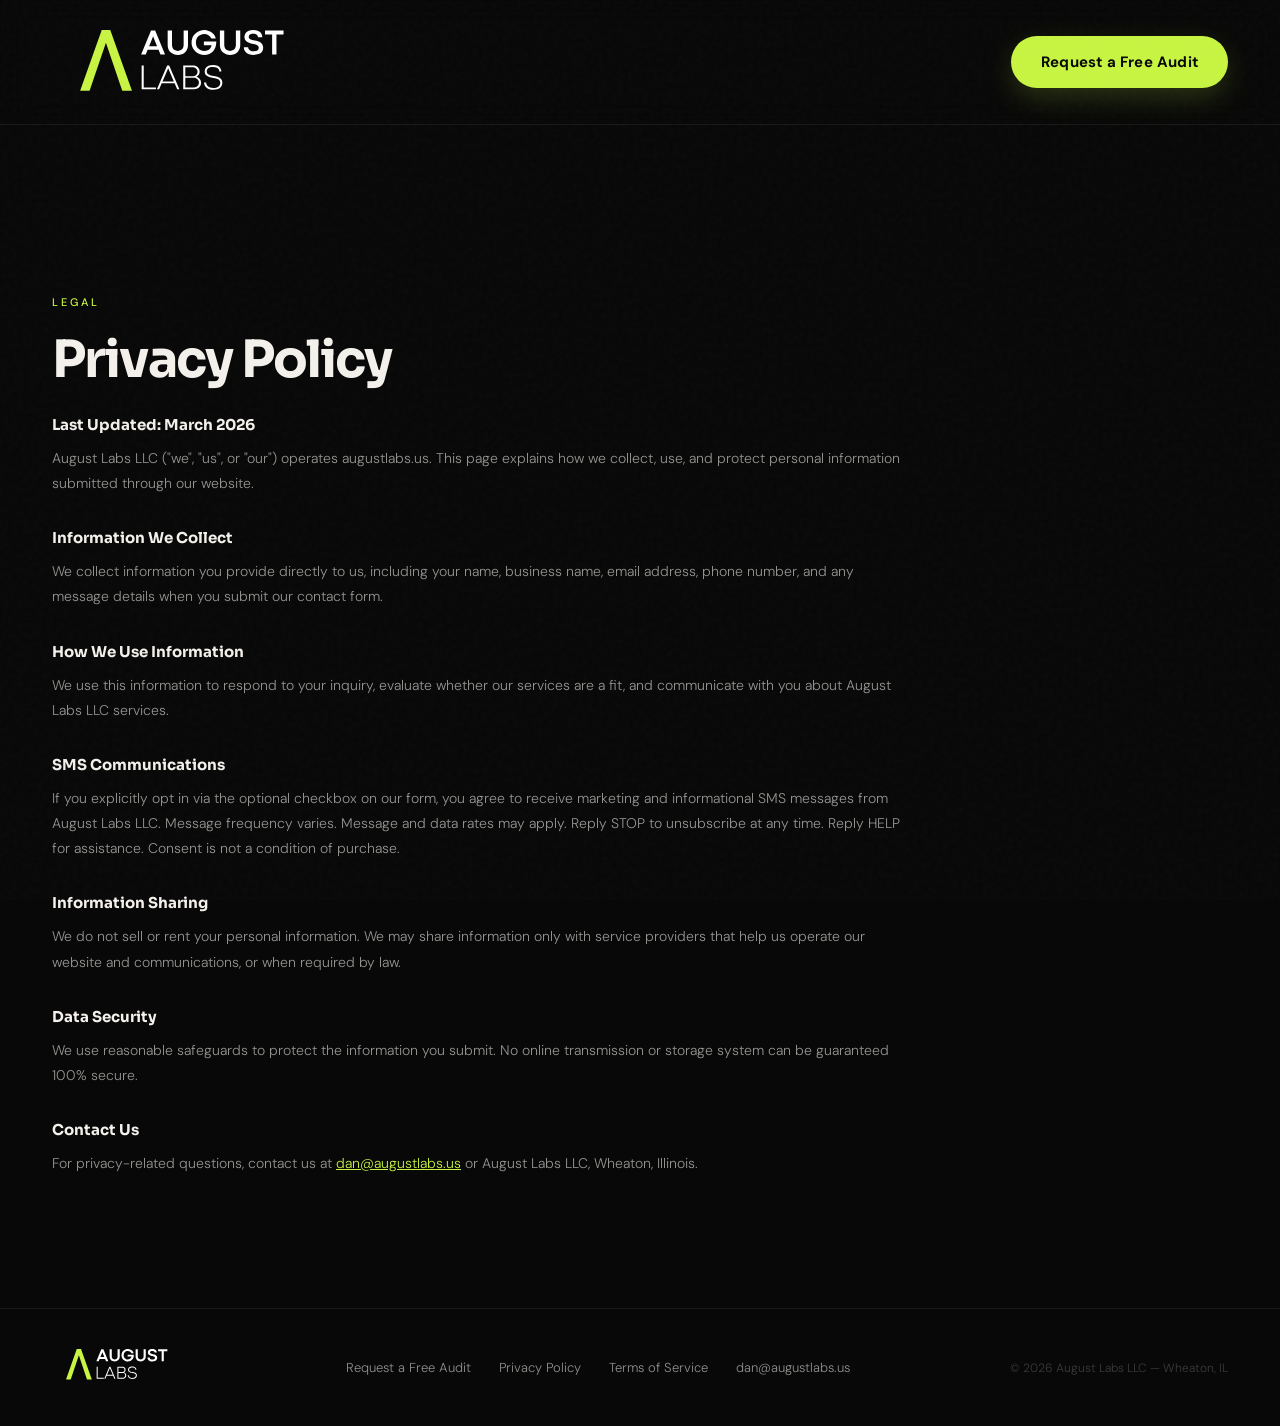
==== privacy.html @ e63e9308 "Subject line (try to keep under 50 characters) Multi-line description of commit, feel free to be det" ====
<!DOCTYPE html>
<html lang="en">
<head>
  <meta charset="UTF-8" />
  <meta name="viewport" content="width=device-width, initial-scale=1.0"/>
  <title>Privacy Policy | August Labs</title>
  <link href="https://fonts.googleapis.com/css2?family=Sora:wght@400;600;700;800&family=DM+Sans:ital,wght@0,300;0,400;0,500;1,300&display=swap" rel="stylesheet"/>
  <link rel="stylesheet" href="styles.css"/>
</head>
<body class="legal-page">
  <nav id="nav" class="scrolled">
    <a href="/"><img src="/assets/AugustLabs_logo_tx.svg" alt="August Labs" class="nav-logo" /></a>
    <a href="/#contact" class="nav-cta">Request a Free Audit</a>
  </nav>

  <main class="section legal-page-main">
    <div class="legal-page-wrap">
      <span class="section-label">Legal</span>
      <h1 class="section-title">Privacy Policy</h1>
      <div class="legal-body">
        <h3>Last Updated: March 2026</h3>
        <p>August Labs LLC ("we", "us", or "our") operates augustlabs.us. This page explains how we collect, use, and protect personal information submitted through our website.</p>
        <h3>Information We Collect</h3>
        <p>We collect information you provide directly to us, including your name, business name, email address, phone number, and any message details when you submit our contact form.</p>
        <h3>How We Use Information</h3>
        <p>We use this information to respond to your inquiry, evaluate whether our services are a fit, and communicate with you about August Labs LLC services.</p>
        <h3>SMS Communications</h3>
        <p>If you explicitly opt in via the optional checkbox on our form, you agree to receive marketing and informational SMS messages from August Labs LLC. Message frequency varies. Message and data rates may apply. Reply STOP to unsubscribe at any time. Reply HELP for assistance. Consent is not a condition of purchase.</p>
        <h3>Information Sharing</h3>
        <p>We do not sell or rent your personal information. We may share information only with service providers that help us operate our website and communications, or when required by law.</p>
        <h3>Data Security</h3>
        <p>We use reasonable safeguards to protect the information you submit. No online transmission or storage system can be guaranteed 100% secure.</p>
        <h3>Contact Us</h3>
        <p>For privacy-related questions, contact us at <a href="mailto:dan@augustlabs.us" style="color:var(--accent);">dan@augustlabs.us</a> or August Labs LLC, Wheaton, Illinois.</p>
      </div>
    </div>
  </main>

  <footer>
    <a href="/"><img src="/assets/AugustLabs_logo_tx.svg" alt="August Labs" class="footer-logo" /></a>
    <div class="footer-links">
      <a href="/#contact">Request a Free Audit</a>
      <a href="/privacy.html">Privacy Policy</a>
      <a href="/terms.html">Terms of Service</a>
      <a href="mailto:dan@augustlabs.us">dan@augustlabs.us</a>
    </div>
    <p class="footer-copy">&copy; 2026 August Labs LLC &mdash; Wheaton, IL</p>
  </footer>
</body>
</html>
---- styles.css ----
*, *::before, *::after { box-sizing: border-box; margin: 0; padding: 0; }

:root {
  --black: #080808;
  --white: #f4f1ec;
  --accent: #c8f542;
  --mid: #111111;
  --muted: rgba(244,241,236,0.58);
  --border: rgba(255,255,255,0.07);
}

html { scroll-behavior: smooth; }

html, body, body *, body *::before, body *::after {
  cursor: auto !important;
}

a, button, [role='button'], input[type='submit'], input[type='button'] {
  cursor: pointer !important;
}

input, textarea, select {
  cursor: text !important;
}

body {
  background: var(--black);
  color: var(--white);
  font-family: 'DM Sans', sans-serif;
  font-weight: 300;
  overflow-x: hidden;
}

body::before {
  content: '';
  position: fixed;
  inset: 0;
  background-image: url("data:image/svg+xml,%3Csvg viewBox='0 0 200 200' xmlns='http://www.w3.org/2000/svg'%3E%3Cfilter id='n'%3E%3CfeTurbulence type='fractalNoise' baseFrequency='0.9' numOctaves='4' stitchTiles='stitch'/%3E%3C/filter%3E%3Crect width='100%25' height='100%25' filter='url(%23n)'/%3E%3C/svg%3E");
  opacity: .025;
  pointer-events: none;
  z-index: 1000;
}

nav {
  position: fixed;
  top: 0;
  left: 0;
  right: 0;
  z-index: 200;
  padding: 22px 52px;
  display: flex;
  align-items: center;
  justify-content: space-between;
  border-bottom: 1px solid transparent;
  transition: border-color .3s, background .3s, backdrop-filter .3s;
}

nav.scrolled {
  background: rgba(8,8,8,.88);
  border-color: var(--border);
  backdrop-filter: blur(14px);
}

.nav-logo { height: 80px; width: auto; display: block; }

.nav-cta {
  font-size: 15px;
  font-weight: 700;
  letter-spacing: .2px;
  color: var(--black);
  background: var(--accent);
  padding: 16px 30px;
  border-radius: 100px;
  text-decoration: none;
  box-shadow: 0 10px 28px rgba(200,245,66,.18);
  transition: opacity .2s, transform .2s, box-shadow .2s;
}

.nav-cta:hover {
  opacity: .9;
  transform: translateY(-1px);
  box-shadow: 0 14px 34px rgba(200,245,66,.22);
}

.hero {
  min-height: 100vh;
  padding: 150px 52px 110px;
  display: flex;
  flex-direction: column;
  justify-content: center;
  position: relative;
  overflow: hidden;
}

.hero-glow {
  position: absolute;
  top: 0;
  right: -10%;
  width: 65vw;
  height: 100%;
  background: radial-gradient(ellipse 55% 55% at 60% 40%, rgba(200,245,66,.08) 0%, transparent 70%);
  pointer-events: none;
}

.hero-eyebrow {
  font-size: 11px;
  font-weight: 500;
  letter-spacing: 3px;
  text-transform: uppercase;
  color: var(--accent);
  margin-bottom: 36px;
  opacity: 0;
  animation: fadeUp .8s .1s forwards;
}

.hero h1 {
  font-family: 'Sora', sans-serif;
  font-weight: 800;
  font-size: clamp(56px, 7.5vw, 108px);
  line-height: .93;
  letter-spacing: -4px;
  max-width: 860px;
  opacity: 0;
  animation: fadeUp .8s .3s forwards;
}

.hero h1 em { font-style: normal; color: var(--accent); }

.hero-sub {
  margin-top: 40px;
  font-size: 19px;
  font-weight: 300;
  line-height: 1.7;
  color: var(--muted);
  max-width: 480px;
  opacity: 0;
  animation: fadeUp .8s .5s forwards;
}

.hero-btns {
  margin-top: 52px;
  display: flex;
  align-items: center;
  gap: 28px;
  opacity: 0;
  animation: fadeUp .8s .7s forwards;
}

.btn-primary,
.btn-dark {
  font-family: 'DM Sans', sans-serif;
  font-size: 15px;
  font-weight: 500;
  padding: 16px 38px;
  border-radius: 100px;
  text-decoration: none;
  display: inline-block;
  transition: transform .2s, opacity .2s;
}

.btn-primary {
  color: var(--black);
  background: var(--accent);
}

.btn-primary:hover,
.btn-dark:hover {
  transform: translateY(-2px);
  opacity: .92;
}

.btn-ghost {
  font-size: 14px;
  color: var(--muted);
  text-decoration: none;
  transition: color .2s;
}

.btn-ghost:hover { color: var(--white); }

.hero-stats {
  display: flex;
  gap: 52px;
  margin-top: 80px;
  flex-wrap: wrap;
  opacity: 0;
  animation: fadeUp .8s .9s forwards;
}

.stat-num {
  font-family: 'DM Sans', sans-serif;
  font-size: 56px;
  font-weight: 700;
  letter-spacing: -3px;
  display: block;
  color: var(--white);
  line-height: .95;
}

.stat-label {
  font-size: 14px;
  color: var(--muted);
  letter-spacing: .3px;
  display: block;
  margin-top: 10px;
}

.marquee-wrap {
  border-top: 1px solid var(--border);
  border-bottom: 1px solid var(--border);
  padding: 18px 0;
  overflow: hidden;
  background: var(--mid);
}

.marquee-track {
  display: flex;
  gap: 56px;
  animation: marquee 24s linear infinite;
  width: max-content;
}

.marquee-item {
  font-family: 'Sora', sans-serif;
  font-size: 11px;
  font-weight: 600;
  letter-spacing: 2.5px;
  text-transform: uppercase;
  color: var(--muted);
  white-space: nowrap;
  display: flex;
  align-items: center;
  gap: 20px;
}

.marquee-item::after { content: '✦'; color: var(--accent); font-size: 9px; }

.section { padding: 120px 52px; }

.section-label {
  display: block;
  font-size: 11px;
  font-weight: 500;
  letter-spacing: 3px;
  text-transform: uppercase;
  color: var(--accent);
  margin-bottom: 24px;
}

.section-title {
  font-family: 'Sora', sans-serif;
  font-weight: 700;
  font-size: clamp(34px, 4vw, 54px);
  letter-spacing: -2px;
  line-height: 1.05;
}

.section-title .dim { color: rgba(244,241,236,.32); }

.problem {
  background: var(--mid);
  border-top: 1px solid var(--border);
  border-bottom: 1px solid var(--border);
}

.two-col {
  display: grid;
  grid-template-columns: 1fr 1fr;
  gap: 80px;
  align-items: start;
}

.problem-intro {
  font-size: 17px;
  color: var(--muted);
  line-height: 1.75;
  margin-top: 28px;
  max-width: 380px;
}

.problem-list { display: flex; flex-direction: column; }

.problem-item {
  display: flex;
  gap: 22px;
  align-items: flex-start;
  padding: 30px 0;
  border-bottom: 1px solid var(--border);
}

.problem-item:first-child { padding-top: 0; }
.problem-item:last-child { border-bottom: none; padding-bottom: 0; }

.pi-num {
  font-family: 'DM Sans', sans-serif;
  font-size: 11px;
  font-weight: 700;
  color: var(--accent);
  letter-spacing: 1px;
  padding-top: 3px;
  flex-shrink: 0;
}

.pi-title { font-size: 19px; font-weight: 500; color: var(--white); display: block; margin-bottom: 7px; }
.pi-body { font-size: 16px; color: var(--muted); line-height: 1.75; }

.services-grid {
  display: grid;
  grid-template-columns: repeat(3, 1fr);
  gap: 2px;
  margin-top: 64px;
}

.svc-card {
  background: var(--mid);
  padding: 52px 44px;
  position: relative;
  overflow: hidden;
  transition: background .3s;
}

.svc-card:hover { background: #1a1a1a; }

.svc-card::before {
  content: '';
  position: absolute;
  top: 0;
  left: 0;
  right: 0;
  height: 2px;
  background: var(--accent);
  transform: scaleX(0);
  transform-origin: left;
  transition: transform .4s ease;
}

.svc-card:hover::before { transform: scaleX(1); }

.svc-icon { font-size: 30px; margin-bottom: 28px; display: block; }

.svc-card h3 {
  font-family: 'Sora', sans-serif;
  font-size: 20px;
  font-weight: 700;
  letter-spacing: -.5px;
  margin-bottom: 14px;
}

.svc-card p { font-size: 16px; color: var(--muted); line-height: 1.75; }

.how { background: var(--mid); border-top: 1px solid var(--border); }

.steps-grid {
  display: grid;
  grid-template-columns: repeat(4, 1fr);
  gap: 2px;
  margin-top: 64px;
}

.step { background: var(--black); padding: 44px 36px; }

.step-num {
  font-family: 'DM Sans', sans-serif;
  font-size: 72px;
  font-weight: 700;
  color: rgba(200,245,66,.18);
  line-height: 1;
  letter-spacing: -4px;
  margin-bottom: 20px;
}

.step h4 { font-family: 'Sora', sans-serif; font-size: 17px; font-weight: 700; margin-bottom: 12px; }
.step p { font-size: 16px; color: var(--muted); line-height: 1.75; }

.tags { display: flex; flex-wrap: wrap; gap: 12px; margin-top: 52px; }

.tag {
  font-size: 14px;
  padding: 12px 26px;
  border: 1px solid var(--border);
  border-radius: 100px;
  color: var(--muted);
  transition: border-color .2s, color .2s;
}

.tag:hover { border-color: var(--accent); color: var(--accent); }

.cta-band {
  background: var(--accent);
  padding: 110px 52px;
  text-align: center;
}

.cta-band h2 {
  font-family: 'Sora', sans-serif;
  font-weight: 800;
  font-size: clamp(44px, 6vw, 80px);
  color: var(--black);
  letter-spacing: -3px;
  line-height: .95;
  margin-bottom: 22px;
}

.cta-band p {
  font-size: 17px;
  color: rgba(8,8,8,.55);
  max-width: 400px;
  margin: 0 auto 44px;
  line-height: 1.65;
}

.btn-dark {
  color: var(--accent);
  background: var(--black);
  padding: 18px 44px;
}

.form-section { background: var(--mid); border-top: 1px solid var(--border); }
.form-wrap { max-width: 640px; margin-top: 52px; }

.form-consent {
  font-size: 13px;
  color: var(--muted);
  line-height: 1.7;
  margin-bottom: 24px;
  padding: 18px 22px;
  border: 1px solid var(--border);
  border-radius: 10px;
  background: rgba(255,255,255,.03);
}

.form-consent a,
.form-legal a { color: var(--accent); text-decoration: none; }

.form-fields {
  display: flex;
  flex-direction: column;
  gap: 14px;
}

.form-fields input,
.form-fields textarea {
  background: rgba(255,255,255,.04);
  border: 1px solid var(--border);
  border-radius: 8px;
  padding: 16px 20px;
  color: var(--white);
  font-family: 'DM Sans', sans-serif;
  font-size: 15px;
  outline: none;
  width: 100%;
  transition: border-color .2s, background .2s;
}

.form-fields input:focus,
.form-fields textarea:focus {
  border-color: rgba(200,245,66,.45);
  background: rgba(255,255,255,.06);
}

.form-fields input::placeholder,
.form-fields textarea::placeholder {
  color: rgba(244,241,236,.25);
}

textarea { resize: vertical; min-height: 120px; }

.consent-check {
  display: flex;
  align-items: flex-start;
  gap: 12px;
  padding: 16px 18px;
  border: 1px solid var(--border);
  border-radius: 10px;
  background: rgba(255,255,255,.03);
  color: var(--muted);
  font-size: 13px;
  line-height: 1.65;
}

.consent-check input {
  width: 18px;
  height: 18px;
  margin-top: 2px;
  accent-color: var(--accent);
  flex-shrink: 0;
}

.form-submit {
  background: var(--accent);
  color: var(--black);
  border: none;
  border-radius: 100px;
  padding: 18px 44px;
  font-family: 'DM Sans', sans-serif;
  font-size: 15px;
  font-weight: 500;
  margin-top: 8px;
  transition: opacity .2s, transform .2s;
  display: inline-block;
  text-align: left;
}

.form-submit:hover { opacity: .9; transform: translateY(-1px); }

.form-success {
  font-size: 14px;
  color: var(--accent);
  margin-top: 16px;
  display: none;
  line-height: 1.6;
}

.form-legal {
  font-size: 12px;
  color: rgba(244,241,236,.4);
  margin-top: 20px;
  line-height: 1.65;
}

.legal-links-section {
  border-top: 1px solid var(--border);
}

.legal-links {
  display: grid;
  grid-template-columns: repeat(2, minmax(0, 1fr));
  gap: 18px;
  margin-top: 28px;
}

.legal-link-card {
  display: block;
  border: 1px solid var(--border);
  border-radius: 18px;
  background: rgba(255,255,255,.03);
  padding: 26px 28px;
  text-decoration: none;
  transition: border-color .2s, transform .2s, background .2s;
}

.legal-link-card:hover {
  border-color: rgba(200,245,66,.35);
  background: rgba(255,255,255,.05);
  transform: translateY(-2px);
}

.legal-link-title {
  display: block;
  font-family: 'Sora', sans-serif;
  font-size: 20px;
  font-weight: 700;
  color: var(--white);
  margin-bottom: 10px;
}

.legal-link-copy {
  display: block;
  font-size: 15px;
  line-height: 1.7;
  color: var(--muted);
}

.legal-page {
  min-height: 100vh;
}

.legal-page nav {
  position: sticky;
}

.legal-page-main {
  padding-top: 170px;
}

.legal-page-wrap {
  max-width: 860px;
}

.legal-body {
  max-width: 100%;
  margin-top: 24px;
  padding: 0;
  font-size: 14px;
  color: rgba(244,241,236,.6);
  line-height: 1.8;
}

.legal-body h3 {
  font-family: 'Sora', sans-serif;
  font-size: 15px;
  font-weight: 700;
  color: var(--white);
  margin: 28px 0 8px;
}

.legal-body h3:first-child { margin-top: 0; }
.legal-body p { margin-bottom: 12px; }

footer {
  padding: 36px 52px;
  border-top: 1px solid var(--border);
  display: flex;
  align-items: center;
  justify-content: space-between;
  flex-wrap: wrap;
  gap: 16px;
}

.footer-logo { height: 40px; width: auto; }
.footer-links { display: flex; gap: 28px; align-items: center; flex-wrap: wrap; }
.footer-links a { font-size: 13px; color: var(--muted); text-decoration: none; transition: color .2s; }
.footer-links a:hover { color: var(--accent); }
.footer-copy { font-size: 12px; color: rgba(244,241,236,.22); }

@keyframes fadeUp {
  from { opacity: 0; transform: translateY(26px); }
  to { opacity: 1; transform: translateY(0); }
}

@keyframes marquee {
  from { transform: translateX(0); }
  to { transform: translateX(-50%); }
}

.reveal { opacity: 0; transform: translateY(28px); transition: opacity .7s ease, transform .7s ease; }
.reveal.visible { opacity: 1; transform: translateY(0); }

@media (max-width: 1000px) {
  nav { padding: 20px 28px; }
  .hero { padding: 130px 28px 80px; }
  .section { padding: 88px 28px; }
  .two-col { grid-template-columns: 1fr; gap: 52px; }
  .services-grid { grid-template-columns: 1fr; }
  .steps-grid { grid-template-columns: 1fr 1fr; }
  footer { padding: 32px 28px; }
  .cta-band { padding: 80px 28px; }
}

@media (max-width: 600px) {
  .nav-logo { height: 60px; }
  .nav-cta { font-size: 14px; padding: 14px 22px; }
  .hero h1 { font-size: clamp(46px, 13vw, 72px); letter-spacing: -2px; }
  .hero-btns { flex-direction: column; align-items: flex-start; gap: 16px; }
  .hero-stats { gap: 32px; }
  .legal-links { grid-template-columns: 1fr; }
  .steps-grid { grid-template-columns: 1fr; }
  .consent-check { padding: 14px 16px; }
  .legal-link-card { padding: 22px; }
  .legal-page-main { padding-top: 150px; }
}
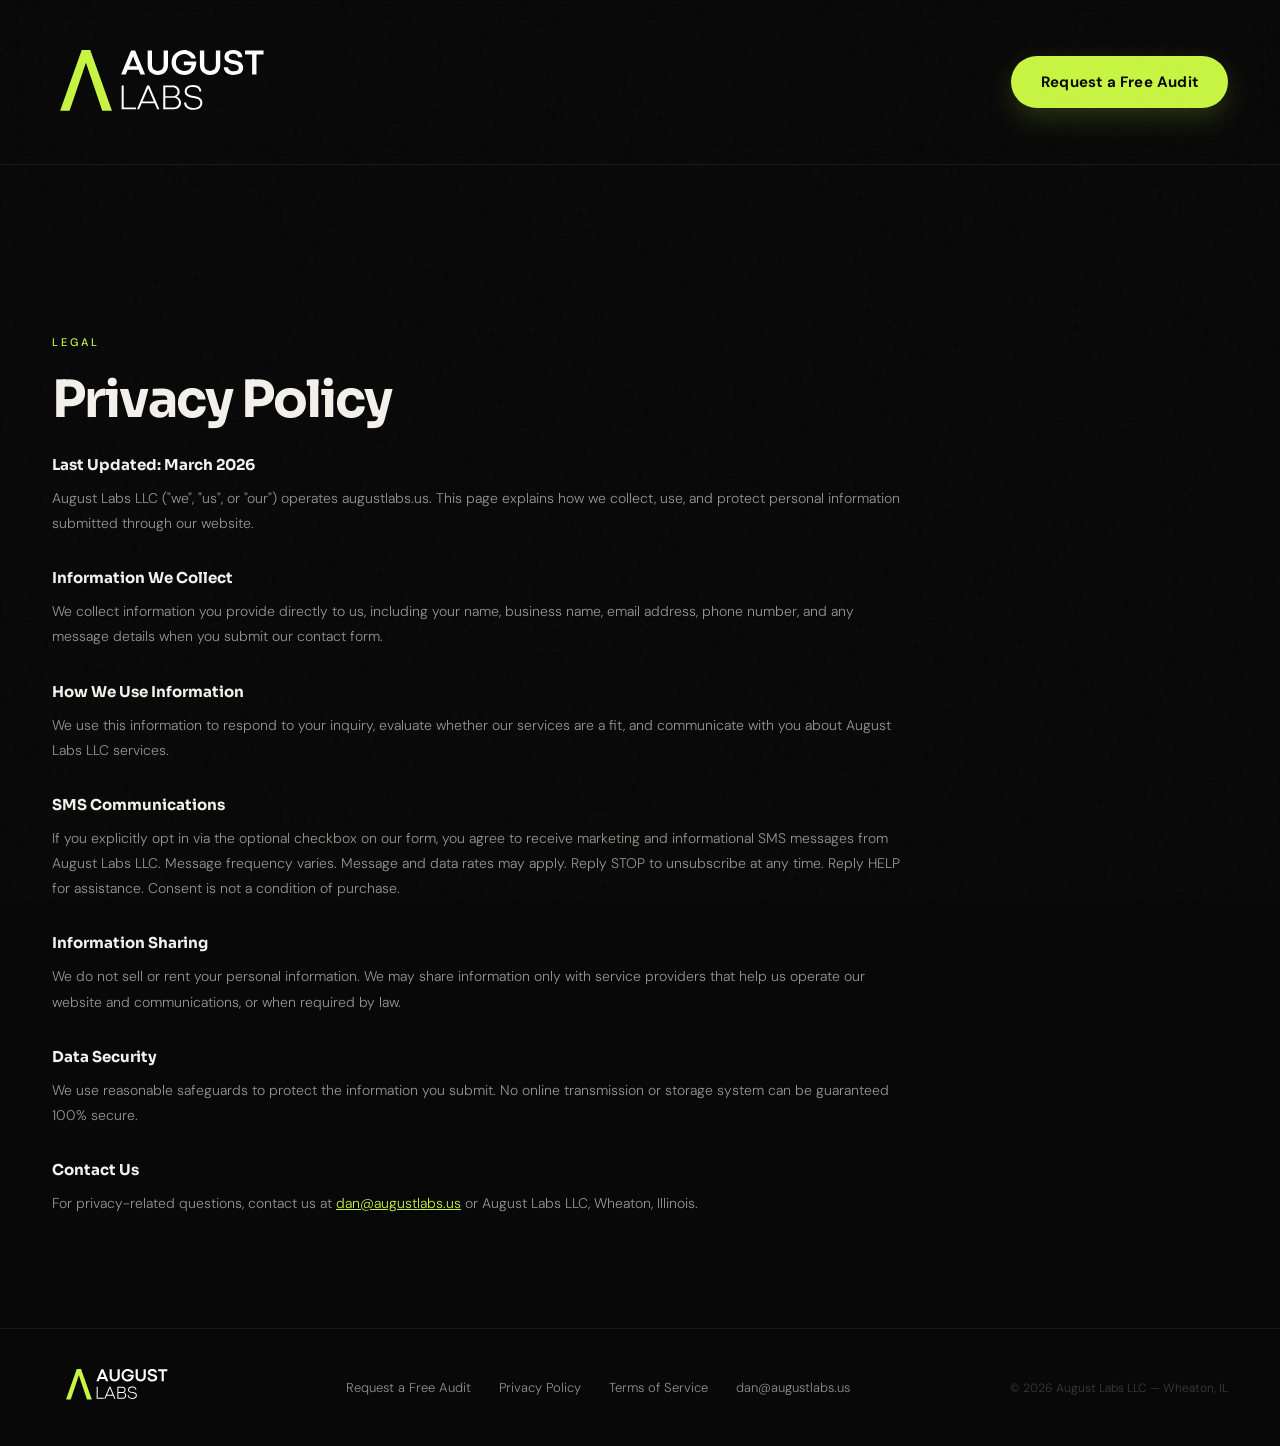
==== commit 0cc9a4fe: "Added fav icon" ====
--- a/privacy.html
+++ b/privacy.html
@@ -4,6 +4,7 @@
   <meta charset="UTF-8" />
   <meta name="viewport" content="width=device-width, initial-scale=1.0"/>
   <title>Privacy Policy | August Labs</title>
+  <link rel="icon" type="image/svg+xml" href="/assets/AL_favicon.svg" />
   <link href="https://fonts.googleapis.com/css2?family=Sora:wght@400;600;700;800&family=DM+Sans:ital,wght@0,300;0,400;0,500;1,300&display=swap" rel="stylesheet"/>
   <link rel="stylesheet" href="styles.css"/>
 </head>
--- a/styles.css
+++ b/styles.css
@@ -61,7 +61,7 @@
   backdrop-filter: blur(14px);
 }
 
-.nav-logo { height: 80px; width: auto; display: block; }
+.nav-logo { height: 80px; width: auto; display: block; margin: 20px -20px}
 
 .nav-cta {
   font-size: 15px;
@@ -84,7 +84,7 @@
 
 .hero {
   min-height: 100vh;
-  padding: 150px 52px 110px;
+  padding: 150px 52px 11px;
   display: flex;
   flex-direction: column;
   justify-content: center;
@@ -208,7 +208,7 @@
 .marquee-wrap {
   border-top: 1px solid var(--border);
   border-bottom: 1px solid var(--border);
-  padding: 18px 0;
+  padding: 25px 0;
   overflow: hidden;
   background: var(--mid);
 }
@@ -235,7 +235,7 @@
 
 .marquee-item::after { content: '✦'; color: var(--accent); font-size: 9px; }
 
-.section { padding: 120px 52px; }
+.section { padding: 100px 52px; }
 
 .section-label {
   display: block;
@@ -336,7 +336,7 @@
 
 .svc-card:hover::before { transform: scaleX(1); }
 
-.svc-icon { font-size: 30px; margin-bottom: 28px; display: block; }
+.svc-icon { height: 40px; width: 50%; margin-bottom: 38px; display: block; align-content: center;}
 
 .svc-card h3 {
   font-family: 'Sora', sans-serif;
